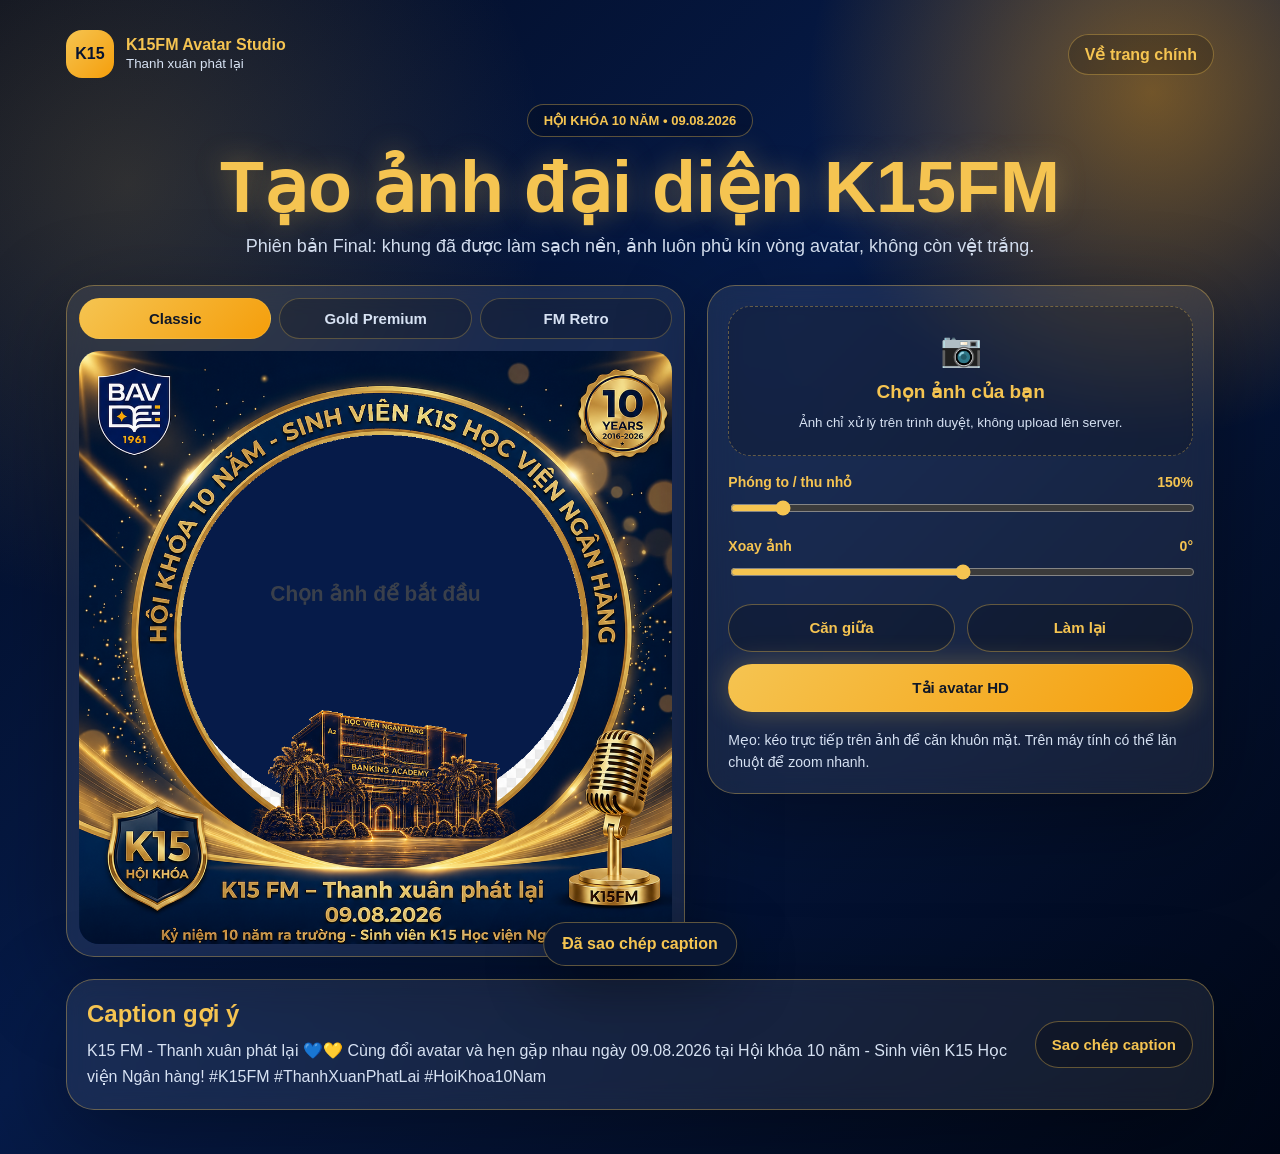
==== avatar/index.html @ fa12690f "Add files via upload" ====
<!DOCTYPE html>
<html lang="vi">
<head>
  <meta charset="UTF-8" />
  <meta name="viewport" content="width=device-width, initial-scale=1.0" />
  <title>K15FM Avatar Studio Final</title>
  <meta name="description" content="Tạo ảnh đại diện K15 FM - Thanh xuân phát lại." />
  <link rel="icon" href="images/favicon.png?v=final" />
  <link rel="stylesheet" href="css/style.css?v=final-v4" />
</head>
<body>
  <main class="page">
    <header class="topbar">
      <a class="brand" href="https://k15hvnh.com/">
        <span class="mark">K15</span>
        <span><b>K15FM Avatar Studio</b><small>Thanh xuân phát lại</small></span>
      </a>
      <a class="home" href="https://k15hvnh.com/">Về trang chính</a>
    </header>

    <section class="hero">
      <div class="pill">Hội khóa 10 năm • 09.08.2026</div>
      <h1>Tạo ảnh đại diện K15FM</h1>
      <p>Phiên bản Final: khung đã được làm sạch nền, ảnh luôn phủ kín vòng avatar, không còn vệt trắng.</p>
    </section>

    <section class="studio">
      <div class="preview">
        <div class="tabs">
          <button class="tab active" data-frame="classic">Classic</button>
          <button class="tab" data-frame="premium">Gold Premium</button>
          <button class="tab" data-frame="retro">FM Retro</button>
        </div>
        <canvas id="canvas" width="1080" height="1080"></canvas>
      </div>

      <aside class="panel">
        <label class="upload" for="uploadInput">
          <span>📷</span>
          <strong>Chọn ảnh của bạn</strong>
          <small>Ảnh chỉ xử lý trên trình duyệt, không upload lên server.</small>
        </label>
        <input id="uploadInput" type="file" accept="image/*" hidden />

        <div class="control">
          <div><label>Phóng to / thu nhỏ</label><b id="zoomValue">150%</b></div>
          <input id="zoomRange" type="range" min="120" max="420" value="150" />
        </div>

        <div class="control">
          <div><label>Xoay ảnh</label><b id="rotateValue">0°</b></div>
          <input id="rotateRange" type="range" min="-35" max="35" value="0" />
        </div>

        <div class="quick">
          <button id="fitBtn">Căn giữa</button>
          <button id="resetBtn">Làm lại</button>
        </div>

        <button id="downloadBtn" class="primary">Tải avatar HD</button>
        <p class="hint">Mẹo: kéo trực tiếp trên ảnh để căn khuôn mặt. Trên máy tính có thể lăn chuột để zoom nhanh.</p>
      </aside>
    </section>

    <section class="caption">
      <div>
        <h2>Caption gợi ý</h2>
        <p id="captionText">K15 FM - Thanh xuân phát lại 💙💛 Cùng đổi avatar và hẹn gặp nhau ngày 09.08.2026 tại Hội khóa 10 năm - Sinh viên K15 Học viện Ngân hàng! #K15FM #ThanhXuanPhatLai #HoiKhoa10Nam</p>
      </div>
      <button id="copyCaptionBtn">Sao chép caption</button>
    </section>
  </main>

  <div id="toast" class="toast">Đã sao chép caption</div>
  <script src="js/app.js?v=final-v4"></script>
</body>
</html>
---- avatar/css/style.css ----
:root{--navy:#061b49;--gold:#f5c451;--gold2:#f59e0b;--muted:#d7e2f3;--border:rgba(245,196,81,.36)}*{box-sizing:border-box}body{margin:0;min-height:100vh;font-family:Arial,Helvetica,sans-serif;color:white;background:radial-gradient(circle at 90% 8%,rgba(245,158,11,.45),transparent 22%),radial-gradient(circle at 10% 16%,rgba(245,196,81,.18),transparent 28%),linear-gradient(135deg,#020a1f 0%,var(--navy) 45%,#010716 100%)}.page{width:min(1180px,100%);margin:auto;padding:18px 16px 44px}.topbar{display:flex;justify-content:space-between;gap:16px;align-items:center;padding:12px 0 20px}.brand{color:white;text-decoration:none;display:flex;align-items:center;gap:12px}.mark{display:grid;place-items:center;width:48px;height:48px;border-radius:16px;background:linear-gradient(135deg,var(--gold),var(--gold2));color:#061331;font-weight:900}.brand b{display:block;color:var(--gold)}.brand small{color:var(--muted)}.home{color:var(--gold);text-decoration:none;padding:10px 16px;border:1px solid var(--border);border-radius:999px;background:rgba(0,0,0,.18);font-weight:800}.hero{text-align:center;margin:6px auto 24px;max-width:850px}.pill{display:inline-block;padding:8px 16px;border:1px solid var(--border);border-radius:999px;color:var(--gold);background:rgba(0,0,0,.18);font-weight:800;font-size:13px;text-transform:uppercase}h1{margin:14px 0 10px;font-size:clamp(36px,6vw,72px);line-height:1;color:var(--gold);text-shadow:0 0 28px rgba(245,196,81,.35)}.hero p{color:var(--muted);font-size:18px;line-height:1.55;margin:0}.studio{display:grid;grid-template-columns:1.1fr .9fr;gap:22px;align-items:start}.preview,.panel,.caption{border:1px solid var(--border);border-radius:28px;background:rgba(255,255,255,.08);box-shadow:0 24px 90px rgba(0,0,0,.34);backdrop-filter:blur(14px)}.preview{padding:12px}.tabs{display:grid;grid-template-columns:repeat(3,1fr);gap:8px;margin-bottom:12px}.tab{border:1px solid rgba(245,196,81,.28);background:rgba(0,0,0,.18);color:var(--muted);border-radius:999px;padding:11px 12px;font-weight:900;cursor:pointer}.tab.active{background:linear-gradient(135deg,var(--gold),var(--gold2));color:#111827}canvas{width:100%;display:block;border-radius:20px;background:#0b245c;cursor:grab;touch-action:none}.panel{padding:20px}.upload{min-height:150px;border:1.5px dashed var(--border);border-radius:22px;background:rgba(0,0,0,.18);display:grid;place-items:center;text-align:center;gap:6px;padding:20px;cursor:pointer}.upload span{font-size:34px}.upload strong{color:var(--gold);font-size:19px}.upload small{color:var(--muted);line-height:1.45}.control{margin-top:18px}.control div{display:flex;justify-content:space-between;gap:12px;color:var(--gold);font-weight:900;font-size:14px;margin-bottom:8px}input[type=range]{width:100%;accent-color:var(--gold)}.quick{display:grid;grid-template-columns:1fr 1fr;gap:12px;margin-top:20px}button{border:0;border-radius:999px;padding:14px 16px;font-weight:900;cursor:pointer;font-size:15px;color:var(--gold);background:rgba(0,0,0,.22);border:1px solid var(--border)}.primary{width:100%;margin-top:12px;color:#111827;background:linear-gradient(135deg,var(--gold),var(--gold2));box-shadow:0 0 28px rgba(245,196,81,.3)}.hint{color:var(--muted);font-size:14px;line-height:1.55;margin:18px 0 0}.caption{margin-top:22px;padding:20px;display:grid;grid-template-columns:1fr auto;gap:16px;align-items:center}.caption h2{color:var(--gold);margin:0 0 10px}.caption p{color:var(--muted);line-height:1.6;margin:0}.toast{position:fixed;left:50%;bottom:24px;transform:translateX(-50%) translateY(90px);background:#081633;color:var(--gold);border:1px solid var(--border);border-radius:999px;padding:12px 18px;font-weight:900;box-shadow:0 18px 60px rgba(0,0,0,.35);transition:.25s}.toast.show{transform:translateX(-50%) translateY(0)}@media(max-width:900px){.studio{grid-template-columns:1fr}.caption{grid-template-columns:1fr}.topbar{align-items:flex-start}}@media(max-width:560px){.topbar{flex-direction:column}.tabs{grid-template-columns:1fr}.quick{grid-template-columns:1fr}}
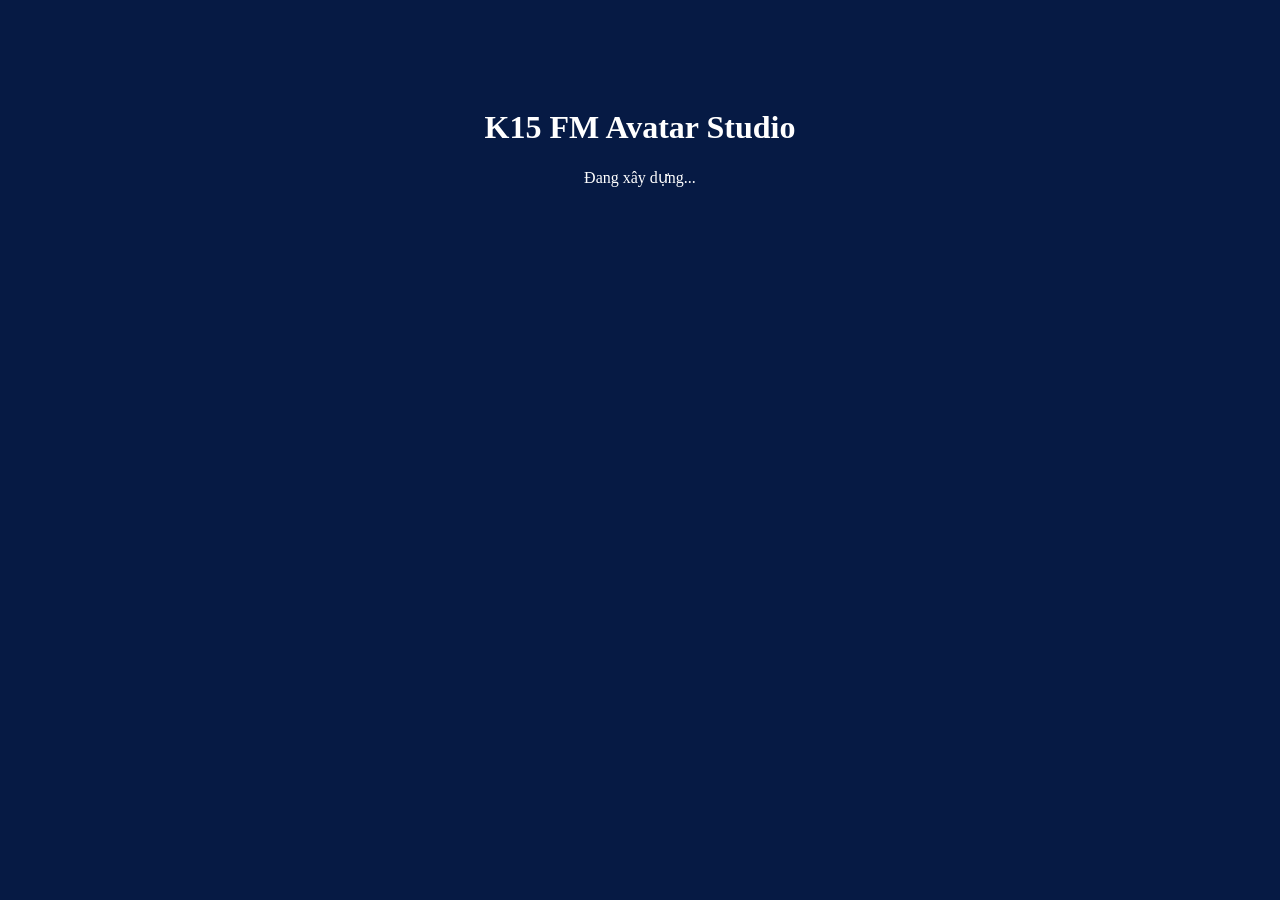
==== commit f915e0ab: "Create index.html" ====
--- a/avatar/index.html
+++ b/avatar/index.html
@@ -1,77 +1,15 @@
 <!DOCTYPE html>
 <html lang="vi">
 <head>
-  <meta charset="UTF-8" />
-  <meta name="viewport" content="width=device-width, initial-scale=1.0" />
-  <title>K15FM Avatar Studio Final</title>
-  <meta name="description" content="Tạo ảnh đại diện K15 FM - Thanh xuân phát lại." />
-  <link rel="icon" href="images/favicon.png?v=final" />
-  <link rel="stylesheet" href="css/style.css?v=final-v4" />
+<meta charset="UTF-8">
+<title>Avatar Studio</title>
 </head>
-<body>
-  <main class="page">
-    <header class="topbar">
-      <a class="brand" href="https://k15hvnh.com/">
-        <span class="mark">K15</span>
-        <span><b>K15FM Avatar Studio</b><small>Thanh xuân phát lại</small></span>
-      </a>
-      <a class="home" href="https://k15hvnh.com/">Về trang chính</a>
-    </header>
 
-    <section class="hero">
-      <div class="pill">Hội khóa 10 năm • 09.08.2026</div>
-      <h1>Tạo ảnh đại diện K15FM</h1>
-      <p>Phiên bản Final: khung đã được làm sạch nền, ảnh luôn phủ kín vòng avatar, không còn vệt trắng.</p>
-    </section>
+<body style="background:#061a44;color:white;text-align:center;padding:80px">
 
-    <section class="studio">
-      <div class="preview">
-        <div class="tabs">
-          <button class="tab active" data-frame="classic">Classic</button>
-          <button class="tab" data-frame="premium">Gold Premium</button>
-          <button class="tab" data-frame="retro">FM Retro</button>
-        </div>
-        <canvas id="canvas" width="1080" height="1080"></canvas>
-      </div>
+<h1>K15 FM Avatar Studio</h1>
 
-      <aside class="panel">
-        <label class="upload" for="uploadInput">
-          <span>📷</span>
-          <strong>Chọn ảnh của bạn</strong>
-          <small>Ảnh chỉ xử lý trên trình duyệt, không upload lên server.</small>
-        </label>
-        <input id="uploadInput" type="file" accept="image/*" hidden />
+<p>Đang xây dựng...</p>
 
-        <div class="control">
-          <div><label>Phóng to / thu nhỏ</label><b id="zoomValue">150%</b></div>
-          <input id="zoomRange" type="range" min="120" max="420" value="150" />
-        </div>
-
-        <div class="control">
-          <div><label>Xoay ảnh</label><b id="rotateValue">0°</b></div>
-          <input id="rotateRange" type="range" min="-35" max="35" value="0" />
-        </div>
-
-        <div class="quick">
-          <button id="fitBtn">Căn giữa</button>
-          <button id="resetBtn">Làm lại</button>
-        </div>
-
-        <button id="downloadBtn" class="primary">Tải avatar HD</button>
-        <p class="hint">Mẹo: kéo trực tiếp trên ảnh để căn khuôn mặt. Trên máy tính có thể lăn chuột để zoom nhanh.</p>
-      </aside>
-    </section>
-
-    <section class="caption">
-      <div>
-        <h2>Caption gợi ý</h2>
-        <p id="captionText">K15 FM - Thanh xuân phát lại 💙💛 Cùng đổi avatar và hẹn gặp nhau ngày 09.08.2026 tại Hội khóa 10 năm - Sinh viên K15 Học viện Ngân hàng! #K15FM #ThanhXuanPhatLai #HoiKhoa10Nam</p>
-      </div>
-      <button id="copyCaptionBtn">Sao chép caption</button>
-    </section>
-  </main>
-
-  <div id="toast" class="toast">Đã sao chép caption</div>
-  <script src="js/app.js?v=final-v4"></script>
 </body>
 </html>
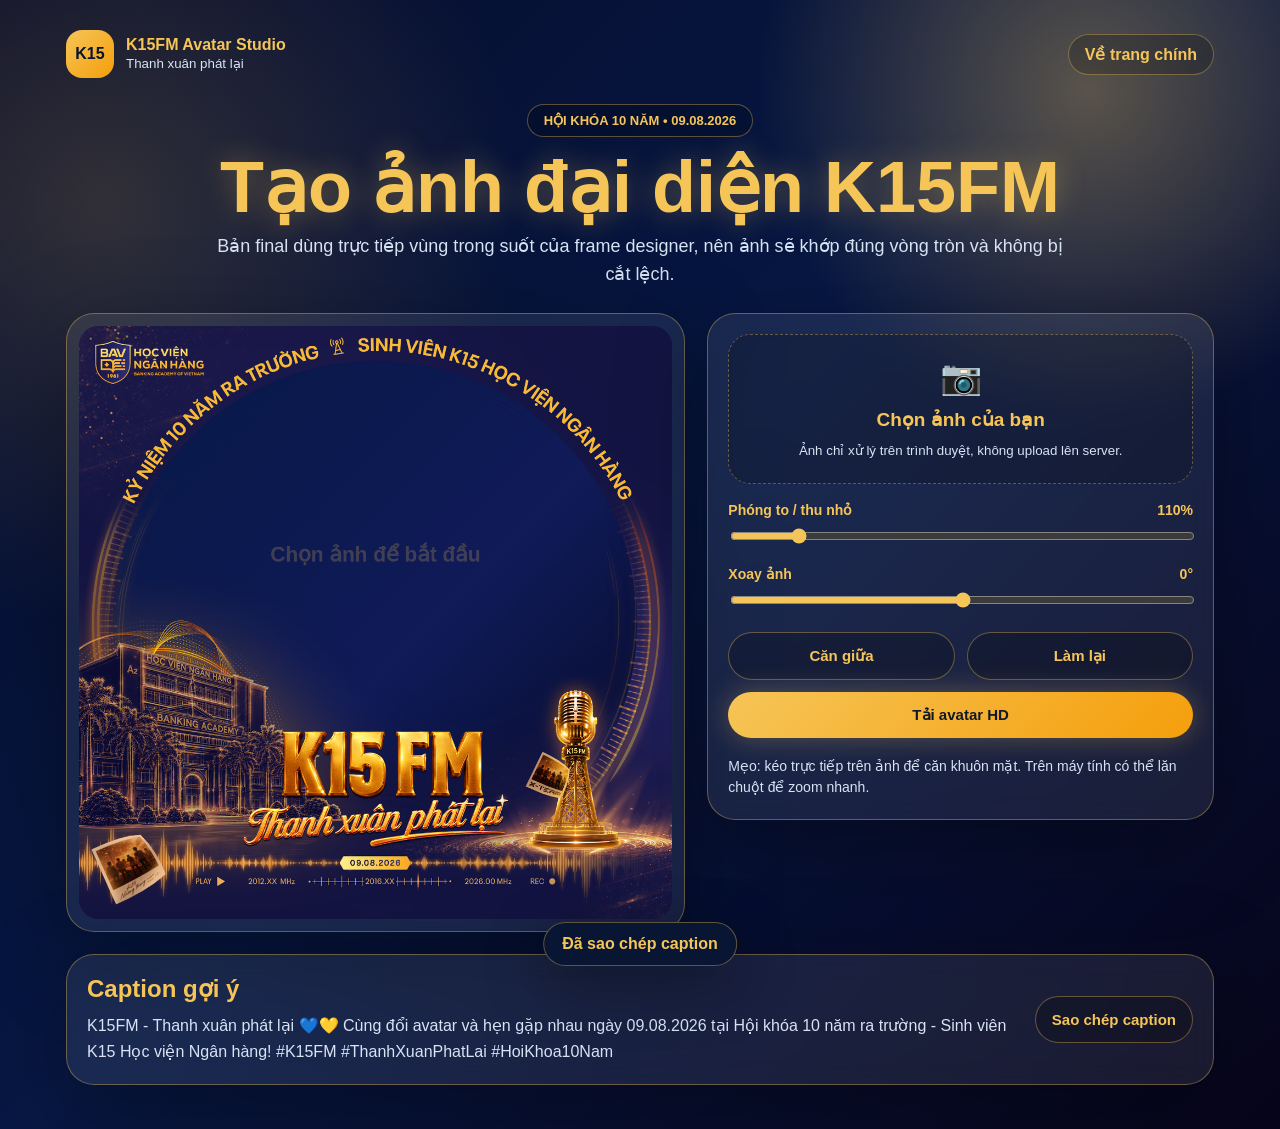
==== commit 44dc7f45: "Add files via upload" ====
--- a/avatar/index.html
+++ b/avatar/index.html
@@ -1,15 +1,93 @@
 <!DOCTYPE html>
 <html lang="vi">
 <head>
-<meta charset="UTF-8">
-<title>Avatar Studio</title>
+  <meta charset="UTF-8" />
+  <meta name="viewport" content="width=device-width, initial-scale=1.0" />
+
+  <title>K15FM Avatar Studio</title>
+  <meta name="description" content="Tạo ảnh đại diện K15FM - Thanh xuân phát lại." />
+
+  <link rel="icon" href="images/favicon.png?v=final-corrected" />
+  <link rel="stylesheet" href="css/style.css?v=final-corrected" />
 </head>
 
-<body style="background:#061a44;color:white;text-align:center;padding:80px">
+<body>
+  <main class="page">
+    <header class="topbar">
+      <a class="brand" href="https://k15hvnh.com/">
+        <span class="brand-icon">K15</span>
+        <span>
+          <strong>K15FM Avatar Studio</strong>
+          <small>Thanh xuân phát lại</small>
+        </span>
+      </a>
+      <a class="home-link" href="https://k15hvnh.com/">Về trang chính</a>
+    </header>
 
-<h1>K15 FM Avatar Studio</h1>
+    <section class="hero">
+      <div class="pill">Hội khóa 10 năm • 09.08.2026</div>
+      <h1>Tạo ảnh đại diện K15FM</h1>
+      <p>Bản final dùng trực tiếp vùng trong suốt của frame designer, nên ảnh sẽ khớp đúng vòng tròn và không bị cắt lệch.</p>
+    </section>
 
-<p>Đang xây dựng...</p>
+    <section class="studio">
+      <div class="preview-card">
+        <canvas id="canvas" width="1080" height="1080"></canvas>
+      </div>
 
+      <aside class="panel">
+        <label class="upload-box" for="uploadInput">
+          <span>📷</span>
+          <strong>Chọn ảnh của bạn</strong>
+          <small>Ảnh chỉ xử lý trên trình duyệt, không upload lên server.</small>
+        </label>
+
+        <input id="uploadInput" type="file" accept="image/*" hidden />
+
+        <div class="control">
+          <div class="control-head">
+            <label for="zoomRange">Phóng to / thu nhỏ</label>
+            <b id="zoomValue">110%</b>
+          </div>
+          <input id="zoomRange" type="range" min="80" max="300" value="110" />
+        </div>
+
+        <div class="control">
+          <div class="control-head">
+            <label for="rotateRange">Xoay ảnh</label>
+            <b id="rotateValue">0°</b>
+          </div>
+          <input id="rotateRange" type="range" min="-35" max="35" value="0" />
+        </div>
+
+        <div class="quick-actions">
+          <button id="centerBtn" class="btn secondary">Căn giữa</button>
+          <button id="resetBtn" class="btn secondary">Làm lại</button>
+        </div>
+
+        <button id="downloadBtn" class="btn primary">Tải avatar HD</button>
+
+        <p class="hint">
+          Mẹo: kéo trực tiếp trên ảnh để căn khuôn mặt. Trên máy tính có thể lăn chuột để zoom nhanh.
+        </p>
+      </aside>
+    </section>
+
+    <section class="caption-card">
+      <div>
+        <h2>Caption gợi ý</h2>
+        <p id="captionText">K15FM - Thanh xuân phát lại 💙💛 Cùng đổi avatar và hẹn gặp nhau ngày 09.08.2026 tại Hội khóa 10 năm ra trường - Sinh viên K15 Học viện Ngân hàng! #K15FM #ThanhXuanPhatLai #HoiKhoa10Nam</p>
+      </div>
+
+      <button id="copyCaptionBtn" class="btn ghost">Sao chép caption</button>
+    </section>
+  </main>
+
+  <div id="toast" class="toast">Đã sao chép caption</div>
+
+  <script>
+    window.K15_OPENING = {"x": 64, "y": 64, "w": 952, "h": 729};
+  </script>
+  <script src="js/app.js?v=final-corrected"></script>
 </body>
 </html>
--- a/avatar/css/style.css
+++ b/avatar/css/style.css
@@ -0,0 +1,255 @@
+:root {
+  --navy: #071844;
+  --navy-2: #101b58;
+  --gold: #f6c557;
+  --gold-2: #f59e0b;
+  --text: #ffffff;
+  --muted: #d8e3f4;
+  --border: rgba(246, 197, 87, 0.36);
+  --glass: rgba(255, 255, 255, 0.08);
+}
+
+* { box-sizing: border-box; }
+
+body {
+  margin: 0;
+  min-height: 100vh;
+  font-family: Arial, Helvetica, sans-serif;
+  color: var(--text);
+  background:
+    radial-gradient(circle at 85% 8%, rgba(246,197,87,0.34), transparent 22%),
+    radial-gradient(circle at 8% 18%, rgba(246,197,87,0.18), transparent 28%),
+    linear-gradient(135deg, #050b2a 0%, var(--navy) 48%, #07051b 100%);
+}
+
+.page {
+  width: min(1180px, 100%);
+  margin: 0 auto;
+  padding: 18px 16px 44px;
+}
+
+.topbar {
+  display: flex;
+  justify-content: space-between;
+  gap: 16px;
+  align-items: center;
+  padding: 12px 0 20px;
+}
+
+.brand {
+  color: white;
+  text-decoration: none;
+  display: flex;
+  align-items: center;
+  gap: 12px;
+}
+
+.brand-icon {
+  display: grid;
+  place-items: center;
+  width: 48px;
+  height: 48px;
+  border-radius: 16px;
+  color: #061331;
+  background: linear-gradient(135deg, var(--gold), var(--gold-2));
+  font-weight: 900;
+}
+
+.brand strong { display: block; color: var(--gold); }
+.brand small { color: var(--muted); }
+
+.home-link {
+  color: var(--gold);
+  text-decoration: none;
+  padding: 10px 16px;
+  border: 1px solid var(--border);
+  border-radius: 999px;
+  background: rgba(0,0,0,0.18);
+  font-weight: 800;
+}
+
+.hero {
+  text-align: center;
+  max-width: 850px;
+  margin: 6px auto 24px;
+}
+
+.pill {
+  display: inline-block;
+  padding: 8px 16px;
+  border: 1px solid var(--border);
+  border-radius: 999px;
+  color: var(--gold);
+  background: rgba(0,0,0,0.18);
+  font-weight: 800;
+  font-size: 13px;
+  text-transform: uppercase;
+}
+
+h1 {
+  margin: 14px 0 10px;
+  font-size: clamp(36px, 6vw, 72px);
+  line-height: 1;
+  color: var(--gold);
+  text-shadow: 0 0 28px rgba(246,197,87,0.35);
+}
+
+.hero p {
+  margin: 0;
+  color: var(--muted);
+  font-size: 18px;
+  line-height: 1.55;
+}
+
+.studio {
+  display: grid;
+  grid-template-columns: 1.1fr 0.9fr;
+  gap: 22px;
+  align-items: start;
+}
+
+.preview-card,
+.panel,
+.caption-card {
+  border: 1px solid var(--border);
+  border-radius: 28px;
+  background: var(--glass);
+  box-shadow: 0 24px 90px rgba(0,0,0,0.34);
+  backdrop-filter: blur(14px);
+}
+
+.preview-card { padding: 12px; }
+
+canvas {
+  width: 100%;
+  display: block;
+  border-radius: 20px;
+  background: #101b58;
+  cursor: grab;
+  touch-action: none;
+}
+
+canvas:active { cursor: grabbing; }
+
+.panel { padding: 20px; }
+
+.upload-box {
+  min-height: 150px;
+  border: 1.5px dashed var(--border);
+  border-radius: 22px;
+  background: rgba(0,0,0,0.18);
+  display: grid;
+  place-items: center;
+  text-align: center;
+  gap: 6px;
+  padding: 20px;
+  cursor: pointer;
+  transition: .2s ease;
+}
+
+.upload-box:hover {
+  border-color: var(--gold);
+  background: rgba(246,197,87,0.08);
+  transform: translateY(-2px);
+}
+
+.upload-box span { font-size: 34px; }
+.upload-box strong { color: var(--gold); font-size: 19px; }
+.upload-box small { color: var(--muted); line-height: 1.45; }
+
+.control { margin-top: 18px; }
+
+.control-head {
+  display: flex;
+  justify-content: space-between;
+  gap: 12px;
+  color: var(--gold);
+  font-weight: 900;
+  font-size: 14px;
+  margin-bottom: 8px;
+}
+
+input[type="range"] { width: 100%; accent-color: var(--gold); }
+
+.quick-actions {
+  display: grid;
+  grid-template-columns: 1fr 1fr;
+  gap: 12px;
+  margin-top: 20px;
+}
+
+.btn {
+  border: 0;
+  border-radius: 999px;
+  padding: 14px 16px;
+  font-weight: 900;
+  cursor: pointer;
+  font-size: 15px;
+}
+
+.primary {
+  width: 100%;
+  margin-top: 12px;
+  color: #111827;
+  background: linear-gradient(135deg, var(--gold), var(--gold-2));
+  box-shadow: 0 0 28px rgba(246,197,87,0.30);
+}
+
+.secondary,
+.ghost {
+  color: var(--gold);
+  background: rgba(0,0,0,0.22);
+  border: 1px solid var(--border);
+}
+
+.hint {
+  color: var(--muted);
+  font-size: 14px;
+  line-height: 1.55;
+  margin: 18px 0 0;
+}
+
+.caption-card {
+  margin-top: 22px;
+  padding: 20px;
+  display: grid;
+  grid-template-columns: 1fr auto;
+  gap: 16px;
+  align-items: center;
+}
+
+.caption-card h2 { color: var(--gold); margin: 0 0 10px; }
+
+.caption-card p {
+  color: var(--muted);
+  line-height: 1.6;
+  margin: 0;
+}
+
+.toast {
+  position: fixed;
+  left: 50%;
+  bottom: 24px;
+  transform: translateX(-50%) translateY(90px);
+  background: #081633;
+  color: var(--gold);
+  border: 1px solid var(--border);
+  border-radius: 999px;
+  padding: 12px 18px;
+  font-weight: 900;
+  box-shadow: 0 18px 60px rgba(0,0,0,0.35);
+  transition: .25s;
+}
+
+.toast.show { transform: translateX(-50%) translateY(0); }
+
+@media (max-width: 900px) {
+  .studio { grid-template-columns: 1fr; }
+  .caption-card { grid-template-columns: 1fr; }
+  .topbar { align-items: flex-start; }
+}
+
+@media (max-width: 560px) {
+  .topbar { flex-direction: column; }
+  .quick-actions { grid-template-columns: 1fr; }
+}
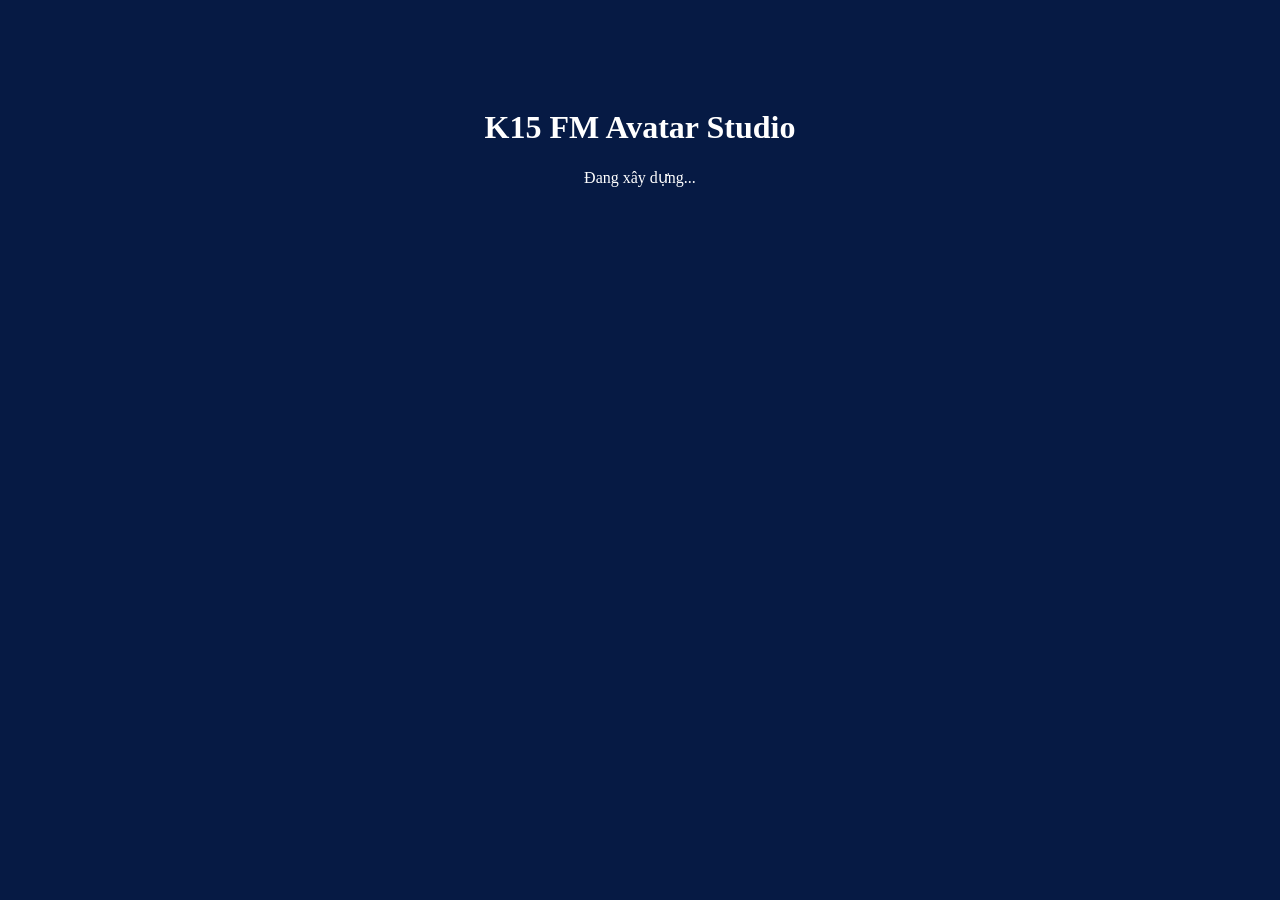
==== commit 70c6e211: "Create index.html" ====
--- a/avatar/index.html
+++ b/avatar/index.html
@@ -1,93 +1,15 @@
 <!DOCTYPE html>
 <html lang="vi">
 <head>
-  <meta charset="UTF-8" />
-  <meta name="viewport" content="width=device-width, initial-scale=1.0" />
-
-  <title>K15FM Avatar Studio</title>
-  <meta name="description" content="Tạo ảnh đại diện K15FM - Thanh xuân phát lại." />
-
-  <link rel="icon" href="images/favicon.png?v=final-corrected" />
-  <link rel="stylesheet" href="css/style.css?v=final-corrected" />
+<meta charset="UTF-8">
+<title>Avatar Studio</title>
 </head>
 
-<body>
-  <main class="page">
-    <header class="topbar">
-      <a class="brand" href="https://k15hvnh.com/">
-        <span class="brand-icon">K15</span>
-        <span>
-          <strong>K15FM Avatar Studio</strong>
-          <small>Thanh xuân phát lại</small>
-        </span>
-      </a>
-      <a class="home-link" href="https://k15hvnh.com/">Về trang chính</a>
-    </header>
+<body style="background:#061a44;color:white;text-align:center;padding:80px">
 
-    <section class="hero">
-      <div class="pill">Hội khóa 10 năm • 09.08.2026</div>
-      <h1>Tạo ảnh đại diện K15FM</h1>
-      <p>Bản final dùng trực tiếp vùng trong suốt của frame designer, nên ảnh sẽ khớp đúng vòng tròn và không bị cắt lệch.</p>
-    </section>
+<h1>K15 FM Avatar Studio</h1>
 
-    <section class="studio">
-      <div class="preview-card">
-        <canvas id="canvas" width="1080" height="1080"></canvas>
-      </div>
+<p>Đang xây dựng...</p>
 
-      <aside class="panel">
-        <label class="upload-box" for="uploadInput">
-          <span>📷</span>
-          <strong>Chọn ảnh của bạn</strong>
-          <small>Ảnh chỉ xử lý trên trình duyệt, không upload lên server.</small>
-        </label>
-
-        <input id="uploadInput" type="file" accept="image/*" hidden />
-
-        <div class="control">
-          <div class="control-head">
-            <label for="zoomRange">Phóng to / thu nhỏ</label>
-            <b id="zoomValue">110%</b>
-          </div>
-          <input id="zoomRange" type="range" min="80" max="300" value="110" />
-        </div>
-
-        <div class="control">
-          <div class="control-head">
-            <label for="rotateRange">Xoay ảnh</label>
-            <b id="rotateValue">0°</b>
-          </div>
-          <input id="rotateRange" type="range" min="-35" max="35" value="0" />
-        </div>
-
-        <div class="quick-actions">
-          <button id="centerBtn" class="btn secondary">Căn giữa</button>
-          <button id="resetBtn" class="btn secondary">Làm lại</button>
-        </div>
-
-        <button id="downloadBtn" class="btn primary">Tải avatar HD</button>
-
-        <p class="hint">
-          Mẹo: kéo trực tiếp trên ảnh để căn khuôn mặt. Trên máy tính có thể lăn chuột để zoom nhanh.
-        </p>
-      </aside>
-    </section>
-
-    <section class="caption-card">
-      <div>
-        <h2>Caption gợi ý</h2>
-        <p id="captionText">K15FM - Thanh xuân phát lại 💙💛 Cùng đổi avatar và hẹn gặp nhau ngày 09.08.2026 tại Hội khóa 10 năm ra trường - Sinh viên K15 Học viện Ngân hàng! #K15FM #ThanhXuanPhatLai #HoiKhoa10Nam</p>
-      </div>
-
-      <button id="copyCaptionBtn" class="btn ghost">Sao chép caption</button>
-    </section>
-  </main>
-
-  <div id="toast" class="toast">Đã sao chép caption</div>
-
-  <script>
-    window.K15_OPENING = {"x": 64, "y": 64, "w": 952, "h": 729};
-  </script>
-  <script src="js/app.js?v=final-corrected"></script>
 </body>
 </html>
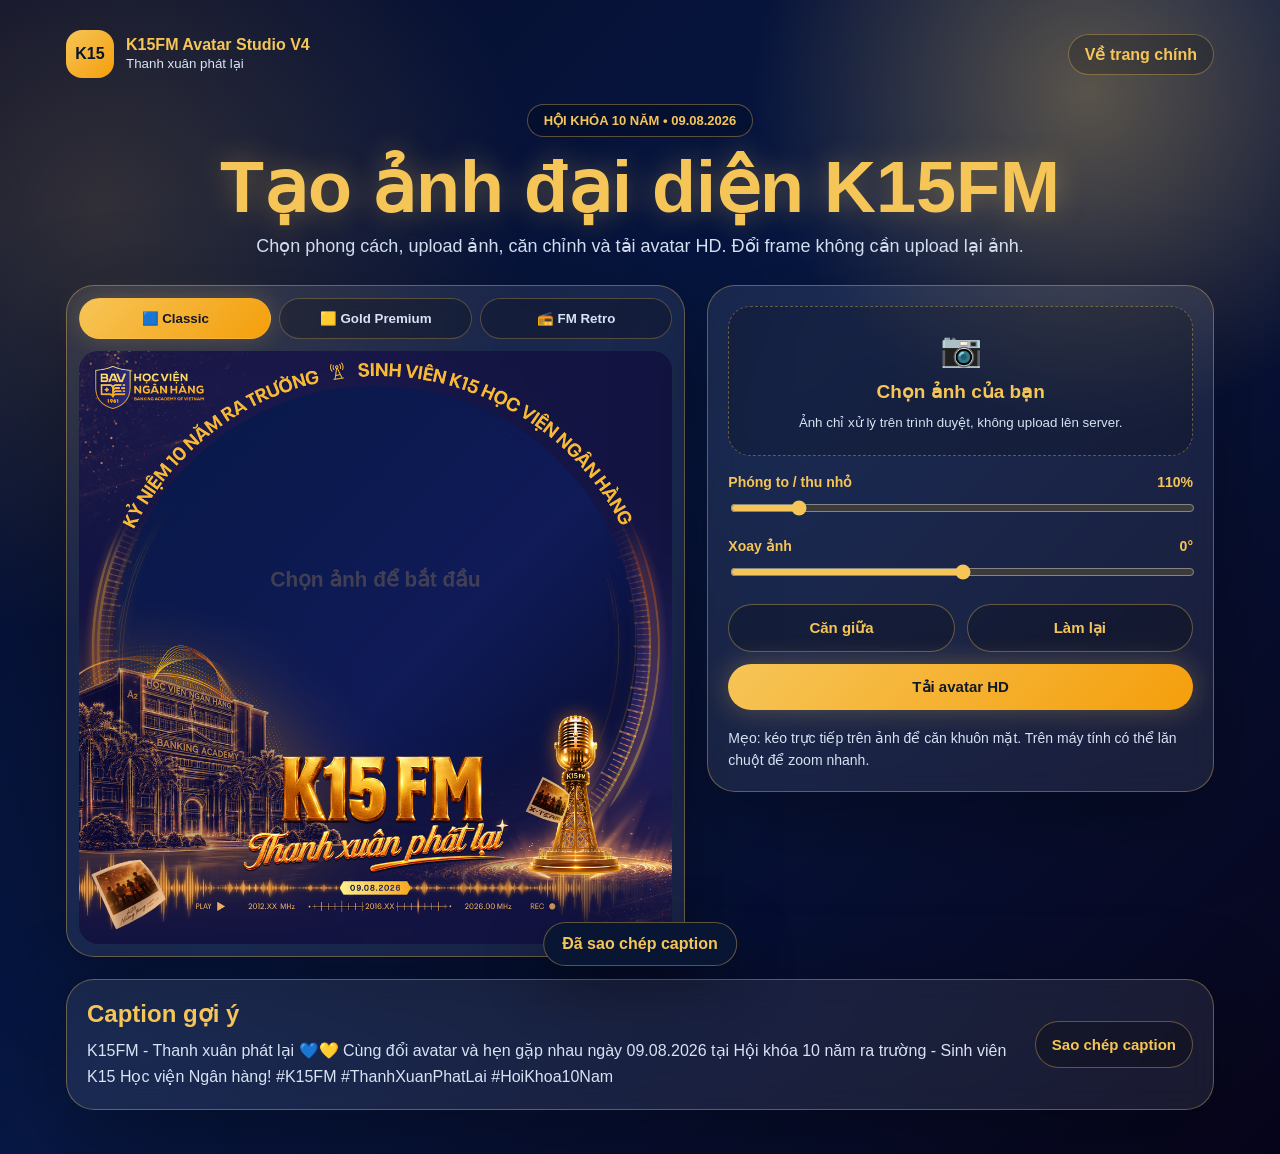
==== commit f2e3dd7e: "Add files via upload" ====
--- a/avatar/index.html
+++ b/avatar/index.html
@@ -1,15 +1,98 @@
 <!DOCTYPE html>
 <html lang="vi">
 <head>
-<meta charset="UTF-8">
-<title>Avatar Studio</title>
+  <meta charset="UTF-8" />
+  <meta name="viewport" content="width=device-width, initial-scale=1.0" />
+
+  <title>K15FM Avatar Studio V4</title>
+  <meta name="description" content="Tạo ảnh đại diện K15FM - Thanh xuân phát lại." />
+
+  <link rel="icon" href="images/favicon.png?v=v4" />
+  <link rel="stylesheet" href="css/style.css?v=v4" />
 </head>
 
-<body style="background:#061a44;color:white;text-align:center;padding:80px">
+<body>
+  <main class="page">
+    <header class="topbar">
+      <a class="brand" href="https://k15hvnh.com/">
+        <span class="brand-icon">K15</span>
+        <span>
+          <strong>K15FM Avatar Studio V4</strong>
+          <small>Thanh xuân phát lại</small>
+        </span>
+      </a>
+      <a class="home-link" href="https://k15hvnh.com/">Về trang chính</a>
+    </header>
 
-<h1>K15 FM Avatar Studio</h1>
+    <section class="hero">
+      <div class="pill">Hội khóa 10 năm • 09.08.2026</div>
+      <h1>Tạo ảnh đại diện K15FM</h1>
+      <p>Chọn phong cách, upload ảnh, căn chỉnh và tải avatar HD. Đổi frame không cần upload lại ảnh.</p>
+    </section>
 
-<p>Đang xây dựng...</p>
+    <section class="studio">
+      <div class="preview-card">
+        <div class="frame-tabs">
+          <button class="tab active" data-frame="classic">🟦 Classic</button>
+          <button class="tab" data-frame="premium">🟨 Gold Premium</button>
+          <button class="tab" data-frame="retro">📻 FM Retro</button>
+        </div>
+        <canvas id="canvas" width="1080" height="1080"></canvas>
+      </div>
 
+      <aside class="panel">
+        <label class="upload-box" for="uploadInput">
+          <span>📷</span>
+          <strong>Chọn ảnh của bạn</strong>
+          <small>Ảnh chỉ xử lý trên trình duyệt, không upload lên server.</small>
+        </label>
+
+        <input id="uploadInput" type="file" accept="image/*" hidden />
+
+        <div class="control">
+          <div class="control-head">
+            <label for="zoomRange">Phóng to / thu nhỏ</label>
+            <b id="zoomValue">110%</b>
+          </div>
+          <input id="zoomRange" type="range" min="80" max="300" value="110" />
+        </div>
+
+        <div class="control">
+          <div class="control-head">
+            <label for="rotateRange">Xoay ảnh</label>
+            <b id="rotateValue">0°</b>
+          </div>
+          <input id="rotateRange" type="range" min="-35" max="35" value="0" />
+        </div>
+
+        <div class="quick-actions">
+          <button id="centerBtn" class="btn secondary">Căn giữa</button>
+          <button id="resetBtn" class="btn secondary">Làm lại</button>
+        </div>
+
+        <button id="downloadBtn" class="btn primary">Tải avatar HD</button>
+
+        <p class="hint">
+          Mẹo: kéo trực tiếp trên ảnh để căn khuôn mặt. Trên máy tính có thể lăn chuột để zoom nhanh.
+        </p>
+      </aside>
+    </section>
+
+    <section class="caption-card">
+      <div>
+        <h2>Caption gợi ý</h2>
+        <p id="captionText">K15FM - Thanh xuân phát lại 💙💛 Cùng đổi avatar và hẹn gặp nhau ngày 09.08.2026 tại Hội khóa 10 năm ra trường - Sinh viên K15 Học viện Ngân hàng! #K15FM #ThanhXuanPhatLai #HoiKhoa10Nam</p>
+      </div>
+
+      <button id="copyCaptionBtn" class="btn ghost">Sao chép caption</button>
+    </section>
+  </main>
+
+  <div id="toast" class="toast">Đã sao chép caption</div>
+
+  <script>
+    window.K15_OPENING = {"x": 64, "y": 64, "w": 952, "h": 729};
+  </script>
+  <script src="js/app.js?v=v4"></script>
 </body>
 </html>
--- a/avatar/css/style.css
+++ b/avatar/css/style.css
@@ -0,0 +1,285 @@
+:root {
+  --navy: #071844;
+  --navy-2: #101b58;
+  --gold: #f6c557;
+  --gold-2: #f59e0b;
+  --text: #ffffff;
+  --muted: #d8e3f4;
+  --border: rgba(246, 197, 87, 0.36);
+  --glass: rgba(255, 255, 255, 0.08);
+}
+
+* { box-sizing: border-box; }
+
+body {
+  margin: 0;
+  min-height: 100vh;
+  font-family: Arial, Helvetica, sans-serif;
+  color: var(--text);
+  background:
+    radial-gradient(circle at 85% 8%, rgba(246,197,87,0.34), transparent 22%),
+    radial-gradient(circle at 8% 18%, rgba(246,197,87,0.18), transparent 28%),
+    linear-gradient(135deg, #050b2a 0%, var(--navy) 48%, #07051b 100%);
+}
+
+.page {
+  width: min(1180px, 100%);
+  margin: 0 auto;
+  padding: 18px 16px 44px;
+}
+
+.topbar {
+  display: flex;
+  justify-content: space-between;
+  gap: 16px;
+  align-items: center;
+  padding: 12px 0 20px;
+}
+
+.brand {
+  color: white;
+  text-decoration: none;
+  display: flex;
+  align-items: center;
+  gap: 12px;
+}
+
+.brand-icon {
+  display: grid;
+  place-items: center;
+  width: 48px;
+  height: 48px;
+  border-radius: 16px;
+  color: #061331;
+  background: linear-gradient(135deg, var(--gold), var(--gold-2));
+  font-weight: 900;
+}
+
+.brand strong { display: block; color: var(--gold); }
+.brand small { color: var(--muted); }
+
+.home-link {
+  color: var(--gold);
+  text-decoration: none;
+  padding: 10px 16px;
+  border: 1px solid var(--border);
+  border-radius: 999px;
+  background: rgba(0,0,0,0.18);
+  font-weight: 800;
+}
+
+.hero {
+  text-align: center;
+  max-width: 850px;
+  margin: 6px auto 24px;
+}
+
+.pill {
+  display: inline-block;
+  padding: 8px 16px;
+  border: 1px solid var(--border);
+  border-radius: 999px;
+  color: var(--gold);
+  background: rgba(0,0,0,0.18);
+  font-weight: 800;
+  font-size: 13px;
+  text-transform: uppercase;
+}
+
+h1 {
+  margin: 14px 0 10px;
+  font-size: clamp(36px, 6vw, 72px);
+  line-height: 1;
+  color: var(--gold);
+  text-shadow: 0 0 28px rgba(246,197,87,0.35);
+}
+
+.hero p {
+  margin: 0;
+  color: var(--muted);
+  font-size: 18px;
+  line-height: 1.55;
+}
+
+.studio {
+  display: grid;
+  grid-template-columns: 1.1fr 0.9fr;
+  gap: 22px;
+  align-items: start;
+}
+
+.preview-card,
+.panel,
+.caption-card {
+  border: 1px solid var(--border);
+  border-radius: 28px;
+  background: var(--glass);
+  box-shadow: 0 24px 90px rgba(0,0,0,0.34);
+  backdrop-filter: blur(14px);
+}
+
+.preview-card { padding: 12px; }
+
+.frame-tabs {
+  display: grid;
+  grid-template-columns: repeat(3, 1fr);
+  gap: 8px;
+  margin-bottom: 12px;
+}
+
+.tab {
+  border: 1px solid rgba(246,197,87,0.28);
+  border-radius: 999px;
+  padding: 12px 10px;
+  font-weight: 900;
+  cursor: pointer;
+  color: var(--muted);
+  background: rgba(0,0,0,0.22);
+  transition: .2s ease;
+}
+
+.tab:hover {
+  border-color: var(--gold);
+  transform: translateY(-1px);
+}
+
+.tab.active {
+  color: #111827;
+  background: linear-gradient(135deg, var(--gold), var(--gold-2));
+  box-shadow: 0 0 24px rgba(246,197,87,0.22);
+}
+
+canvas {
+  width: 100%;
+  display: block;
+  border-radius: 20px;
+  background: #101b58;
+  cursor: grab;
+  touch-action: none;
+}
+
+canvas:active { cursor: grabbing; }
+
+.panel { padding: 20px; }
+
+.upload-box {
+  min-height: 150px;
+  border: 1.5px dashed var(--border);
+  border-radius: 22px;
+  background: rgba(0,0,0,0.18);
+  display: grid;
+  place-items: center;
+  text-align: center;
+  gap: 6px;
+  padding: 20px;
+  cursor: pointer;
+  transition: .2s ease;
+}
+
+.upload-box:hover {
+  border-color: var(--gold);
+  background: rgba(246,197,87,0.08);
+  transform: translateY(-2px);
+}
+
+.upload-box span { font-size: 34px; }
+.upload-box strong { color: var(--gold); font-size: 19px; }
+.upload-box small { color: var(--muted); line-height: 1.45; }
+
+.control { margin-top: 18px; }
+
+.control-head {
+  display: flex;
+  justify-content: space-between;
+  gap: 12px;
+  color: var(--gold);
+  font-weight: 900;
+  font-size: 14px;
+  margin-bottom: 8px;
+}
+
+input[type="range"] { width: 100%; accent-color: var(--gold); }
+
+.quick-actions {
+  display: grid;
+  grid-template-columns: 1fr 1fr;
+  gap: 12px;
+  margin-top: 20px;
+}
+
+.btn {
+  border: 0;
+  border-radius: 999px;
+  padding: 14px 16px;
+  font-weight: 900;
+  cursor: pointer;
+  font-size: 15px;
+}
+
+.primary {
+  width: 100%;
+  margin-top: 12px;
+  color: #111827;
+  background: linear-gradient(135deg, var(--gold), var(--gold-2));
+  box-shadow: 0 0 28px rgba(246,197,87,0.30);
+}
+
+.secondary,
+.ghost {
+  color: var(--gold);
+  background: rgba(0,0,0,0.22);
+  border: 1px solid var(--border);
+}
+
+.hint {
+  color: var(--muted);
+  font-size: 14px;
+  line-height: 1.55;
+  margin: 18px 0 0;
+}
+
+.caption-card {
+  margin-top: 22px;
+  padding: 20px;
+  display: grid;
+  grid-template-columns: 1fr auto;
+  gap: 16px;
+  align-items: center;
+}
+
+.caption-card h2 { color: var(--gold); margin: 0 0 10px; }
+
+.caption-card p {
+  color: var(--muted);
+  line-height: 1.6;
+  margin: 0;
+}
+
+.toast {
+  position: fixed;
+  left: 50%;
+  bottom: 24px;
+  transform: translateX(-50%) translateY(90px);
+  background: #081633;
+  color: var(--gold);
+  border: 1px solid var(--border);
+  border-radius: 999px;
+  padding: 12px 18px;
+  font-weight: 900;
+  box-shadow: 0 18px 60px rgba(0,0,0,0.35);
+  transition: .25s;
+}
+
+.toast.show { transform: translateX(-50%) translateY(0); }
+
+@media (max-width: 900px) {
+  .studio { grid-template-columns: 1fr; }
+  .caption-card { grid-template-columns: 1fr; }
+  .topbar { align-items: flex-start; }
+}
+
+@media (max-width: 560px) {
+  .topbar { flex-direction: column; }
+  .frame-tabs { grid-template-columns: 1fr; }
+  .quick-actions { grid-template-columns: 1fr; }
+}
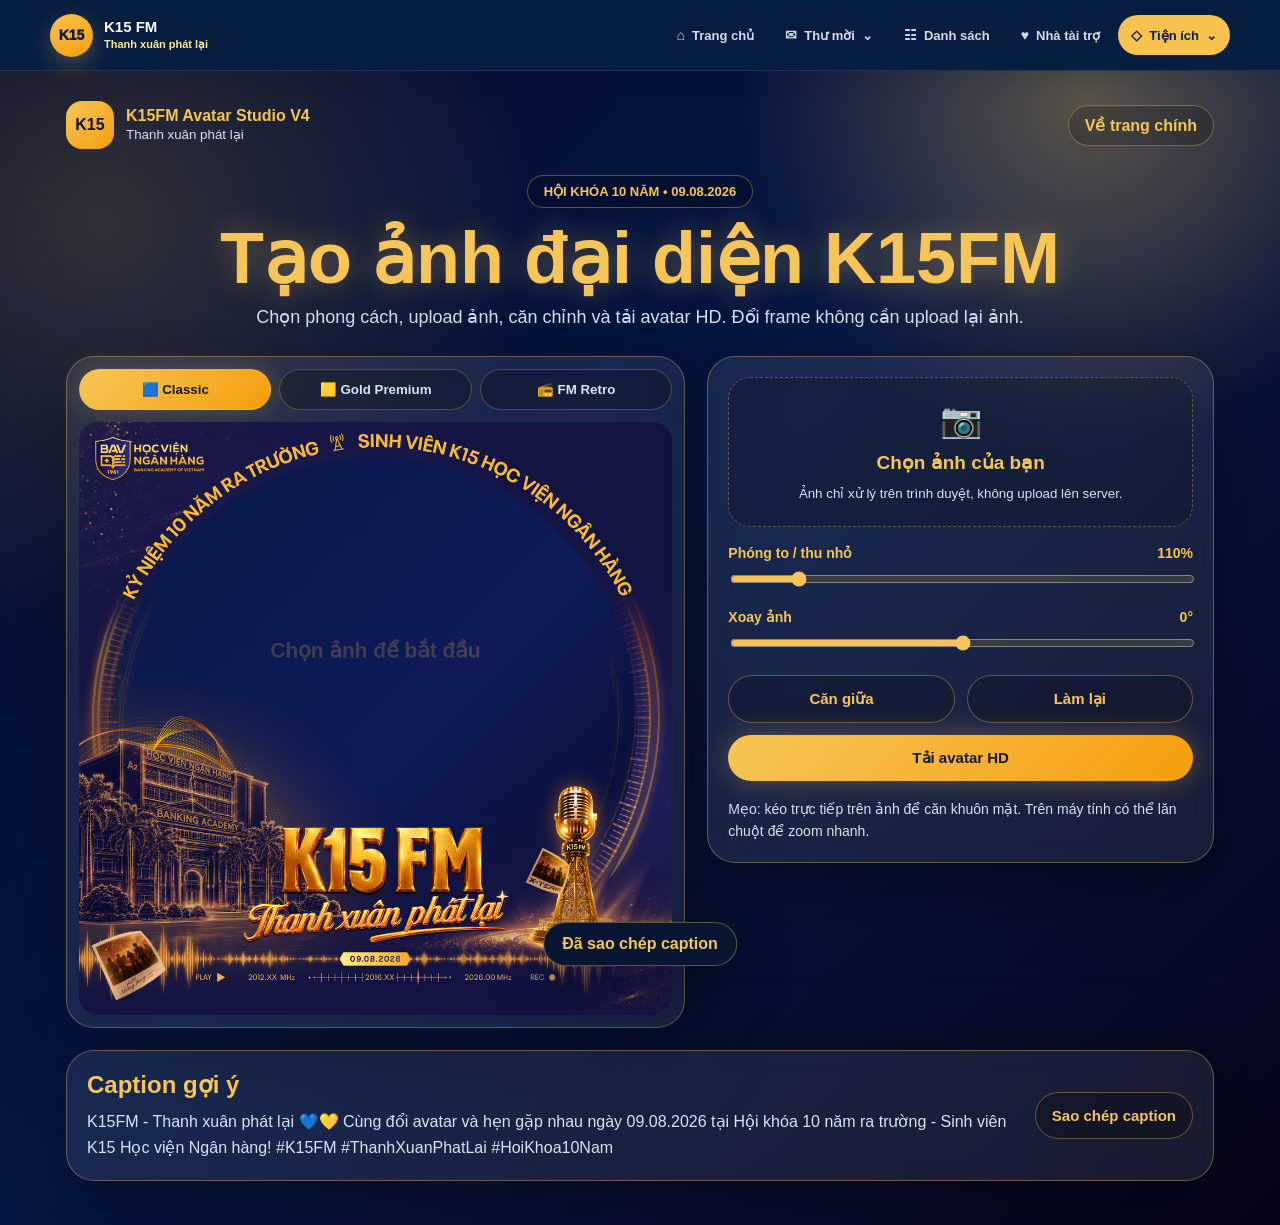
==== commit 82f080db: "Update index.html" ====
--- a/avatar/index.html
+++ b/avatar/index.html
@@ -9,9 +9,14 @@
 
   <link rel="icon" href="images/favicon.png?v=v4" />
   <link rel="stylesheet" href="css/style.css?v=v4" />
+  <link
+  rel="stylesheet"
+  href="/assets/css/site-header.css"
+>
 </head>
 
 <body>
+  <div id="k15-site-header"></div>
   <main class="page">
     <header class="topbar">
       <a class="brand" href="https://k15hvnh.com/">
@@ -69,6 +74,16 @@
           <button id="centerBtn" class="btn secondary">Căn giữa</button>
           <button id="resetBtn" class="btn secondary">Làm lại</button>
         </div>
+        <div id="iosNotice" class="ios-notice" hidden>
+  <strong>📱 Bạn đang sử dụng iPhone</strong>
+
+  <p>
+    Khi bấm tải ảnh, hãy chọn
+    <b>“Lưu hình ảnh”</b> trong bảng chia sẻ.
+    Nếu đang mở từ Facebook, hãy chọn
+    <b>••• → Mở bằng Safari</b>.
+  </p>
+</div>
 
         <button id="downloadBtn" class="btn primary">Tải avatar HD</button>
 
@@ -93,6 +108,7 @@
   <script>
     window.K15_OPENING = {"x": 64, "y": 64, "w": 952, "h": 729};
   </script>
-  <script src="js/app.js?v=v4"></script>
+  <script src="js/app.js?v=ios-download-v1"></script>
+  <script src="/assets/js/site-header.js"></script>
 </body>
 </html>
--- a/avatar/css/style.css
+++ b/avatar/css/style.css
@@ -283,3 +283,22 @@
   .frame-tabs { grid-template-columns: 1fr; }
   .quick-actions { grid-template-columns: 1fr; }
 }
+.ios-notice {
+  margin-top: 16px;
+  padding: 14px 16px;
+  color: #d7e2f3;
+  line-height: 1.55;
+  border: 1px solid rgba(245, 196, 81, 0.4);
+  border-radius: 16px;
+  background: rgba(245, 196, 81, 0.08);
+}
+
+.ios-notice strong {
+  display: block;
+  margin-bottom: 6px;
+  color: #f5c451;
+}
+
+.ios-notice p {
+  margin: 0;
+}
--- a/assets/css/site-header.css
+++ b/assets/css/site-header.css
@@ -0,0 +1,422 @@
+:root {
+  --k15-navy: #071d42;
+  --k15-navy-light: #123e7a;
+  --k15-gold: #f8c24e;
+  --k15-gold-dark: #f59e0b;
+  --k15-white: #ffffff;
+}
+
+.k15-header,
+.k15-header * {
+  box-sizing: border-box;
+}
+
+.k15-header {
+  position: sticky;
+  top: 0;
+  z-index: 9999;
+
+  width: 100%;
+
+  background:
+    rgba(7, 29, 66, 0.97);
+
+  border-bottom:
+    1px solid rgba(255, 255, 255, 0.1);
+
+  box-shadow:
+    0 8px 25px rgba(4, 19, 41, 0.14);
+
+  backdrop-filter: blur(16px);
+  -webkit-backdrop-filter: blur(16px);
+
+  font-family:
+    "Segoe UI",
+    Roboto,
+    Arial,
+    sans-serif;
+}
+
+.k15-header-inner {
+  width: min(
+    1180px,
+    calc(100% - 30px)
+  );
+
+  min-height: 70px;
+  margin: 0 auto;
+
+  display: flex;
+  align-items: center;
+  justify-content: space-between;
+  gap: 20px;
+}
+
+.k15-brand {
+  display: flex;
+  align-items: center;
+  gap: 11px;
+
+  flex: 0 0 auto;
+
+  color: var(--k15-white);
+  text-decoration: none;
+}
+
+.k15-brand-mark {
+  width: 43px;
+  height: 43px;
+
+  display: grid;
+  place-items: center;
+
+  border-radius: 50%;
+
+  color: var(--k15-navy);
+
+  background:
+    linear-gradient(
+      145deg,
+      var(--k15-gold),
+      var(--k15-gold-dark)
+    );
+
+  font-size: 14px;
+  font-weight: 950;
+
+  box-shadow:
+    0 8px 22px
+    rgba(248, 194, 78, 0.28);
+}
+
+.k15-brand-title {
+  font-size: 15px;
+  font-weight: 900;
+  line-height: 1.1;
+}
+
+.k15-brand-subtitle {
+  margin-top: 3px;
+
+  color: #ffe5a0;
+  font-size: 11px;
+  font-weight: 700;
+}
+
+.k15-navigation {
+  display: flex;
+  align-items: center;
+  justify-content: flex-end;
+  gap: 5px;
+}
+
+.k15-menu-link {
+  min-height: 40px;
+  padding: 0 13px;
+
+  display: inline-flex;
+  align-items: center;
+  justify-content: center;
+  gap: 7px;
+
+  color:
+    rgba(255, 255, 255, 0.84);
+
+  background: transparent;
+  border: 0;
+  border-radius: 999px;
+
+  text-decoration: none;
+  white-space: nowrap;
+
+  font: inherit;
+  font-size: 13px;
+  font-weight: 750;
+
+  cursor: pointer;
+
+  transition:
+    color 0.2s ease,
+    background 0.2s ease,
+    transform 0.2s ease;
+}
+
+.k15-menu-link:hover,
+.k15-menu-link.is-active,
+.k15-menu-group.is-active
+  > .k15-menu-link {
+  color: var(--k15-navy);
+  background: var(--k15-gold);
+}
+
+.k15-menu-link:hover {
+  transform: translateY(-1px);
+}
+
+.k15-menu-icon {
+  font-size: 14px;
+  line-height: 1;
+}
+
+.k15-chevron {
+  font-size: 13px;
+
+  transition:
+    transform 0.2s ease;
+}
+
+.k15-menu-group {
+  position: relative;
+}
+
+.k15-menu-group.is-open
+  .k15-chevron {
+  transform: rotate(180deg);
+}
+
+.k15-submenu {
+  position: absolute;
+  top: calc(100% + 10px);
+  right: 0;
+
+  width: 215px;
+  padding: 8px;
+
+  display: none;
+
+  background: #ffffff;
+  border:
+    1px solid rgba(7, 29, 66, 0.09);
+  border-radius: 15px;
+
+  box-shadow:
+    0 18px 45px
+    rgba(4, 19, 41, 0.18);
+}
+
+.k15-menu-group:hover
+  .k15-submenu,
+.k15-menu-group.is-open
+  .k15-submenu {
+  display: block;
+}
+
+.k15-submenu::before {
+  content: "";
+
+  position: absolute;
+  top: -10px;
+  right: 25px;
+
+  width: 18px;
+  height: 18px;
+
+  background: #ffffff;
+
+  border-top:
+    1px solid rgba(7, 29, 66, 0.09);
+
+  border-left:
+    1px solid rgba(7, 29, 66, 0.09);
+
+  transform: rotate(45deg);
+}
+
+.k15-submenu-link {
+  position: relative;
+  z-index: 2;
+
+  min-height: 41px;
+  padding: 10px 12px;
+
+  display: flex;
+  align-items: center;
+
+  color: #26354d;
+  border-radius: 10px;
+  text-decoration: none;
+
+  font-size: 13px;
+  font-weight: 750;
+
+  transition:
+    color 0.2s ease,
+    background 0.2s ease;
+}
+
+.k15-submenu-link:hover,
+.k15-submenu-link.is-active {
+  color: var(--k15-navy);
+  background: #fff3cf;
+}
+
+.k15-mobile-toggle {
+  width: 44px;
+  height: 42px;
+
+  display: none;
+  place-items: center;
+
+  padding: 9px;
+
+  background:
+    rgba(255, 255, 255, 0.08);
+
+  border:
+    1px solid
+    rgba(255, 255, 255, 0.13);
+
+  border-radius: 11px;
+  cursor: pointer;
+}
+
+.k15-mobile-toggle span {
+  width: 21px;
+  height: 2px;
+
+  display: block;
+
+  margin: 2.5px auto;
+
+  background: #ffffff;
+  border-radius: 999px;
+
+  transition:
+    transform 0.2s ease,
+    opacity 0.2s ease;
+}
+
+.k15-mobile-toggle.is-open
+  span:nth-child(1) {
+  transform:
+    translateY(7px)
+    rotate(45deg);
+}
+
+.k15-mobile-toggle.is-open
+  span:nth-child(2) {
+  opacity: 0;
+}
+
+.k15-mobile-toggle.is-open
+  span:nth-child(3) {
+  transform:
+    translateY(-7px)
+    rotate(-45deg);
+}
+
+@media (max-width: 860px) {
+  .k15-header-inner {
+    min-height: 64px;
+  }
+
+  .k15-mobile-toggle {
+    display: grid;
+  }
+
+  .k15-navigation {
+    position: absolute;
+    top: calc(100% + 1px);
+    left: 0;
+    right: 0;
+
+    max-height:
+      calc(100vh - 70px);
+
+    padding: 12px 15px 18px;
+
+    display: none;
+    align-items: stretch;
+    flex-direction: column;
+    gap: 6px;
+
+    overflow-y: auto;
+
+    background:
+      rgba(7, 29, 66, 0.99);
+
+    border-bottom:
+      1px solid
+      rgba(255, 255, 255, 0.1);
+
+    box-shadow:
+      0 18px 35px
+      rgba(4, 19, 41, 0.2);
+  }
+
+  .k15-navigation.is-open {
+    display: flex;
+  }
+
+  .k15-menu-link {
+    width: 100%;
+    min-height: 46px;
+
+    justify-content: flex-start;
+    padding: 0 15px;
+
+    border-radius: 12px;
+  }
+
+  .k15-dropdown-toggle
+    .k15-chevron {
+    margin-left: auto;
+  }
+
+  .k15-menu-group {
+    width: 100%;
+  }
+
+  .k15-menu-group:hover
+    .k15-submenu {
+    display: none;
+  }
+
+  .k15-menu-group.is-open
+    .k15-submenu {
+    display: block;
+  }
+
+  .k15-submenu {
+    position: static;
+
+    width: 100%;
+    margin-top: 6px;
+    padding: 6px 6px 6px 18px;
+
+    background:
+      rgba(255, 255, 255, 0.06);
+
+    border:
+      1px solid
+      rgba(255, 255, 255, 0.08);
+
+    border-radius: 12px;
+    box-shadow: none;
+  }
+
+  .k15-submenu::before {
+    display: none;
+  }
+
+  .k15-submenu-link {
+    color:
+      rgba(255, 255, 255, 0.82);
+  }
+
+  .k15-submenu-link:hover,
+  .k15-submenu-link.is-active {
+    color: var(--k15-navy);
+    background: var(--k15-gold);
+  }
+}
+
+@media (max-width: 480px) {
+  .k15-header-inner {
+    width: calc(100% - 20px);
+  }
+
+  .k15-brand-subtitle {
+    display: none;
+  }
+}
